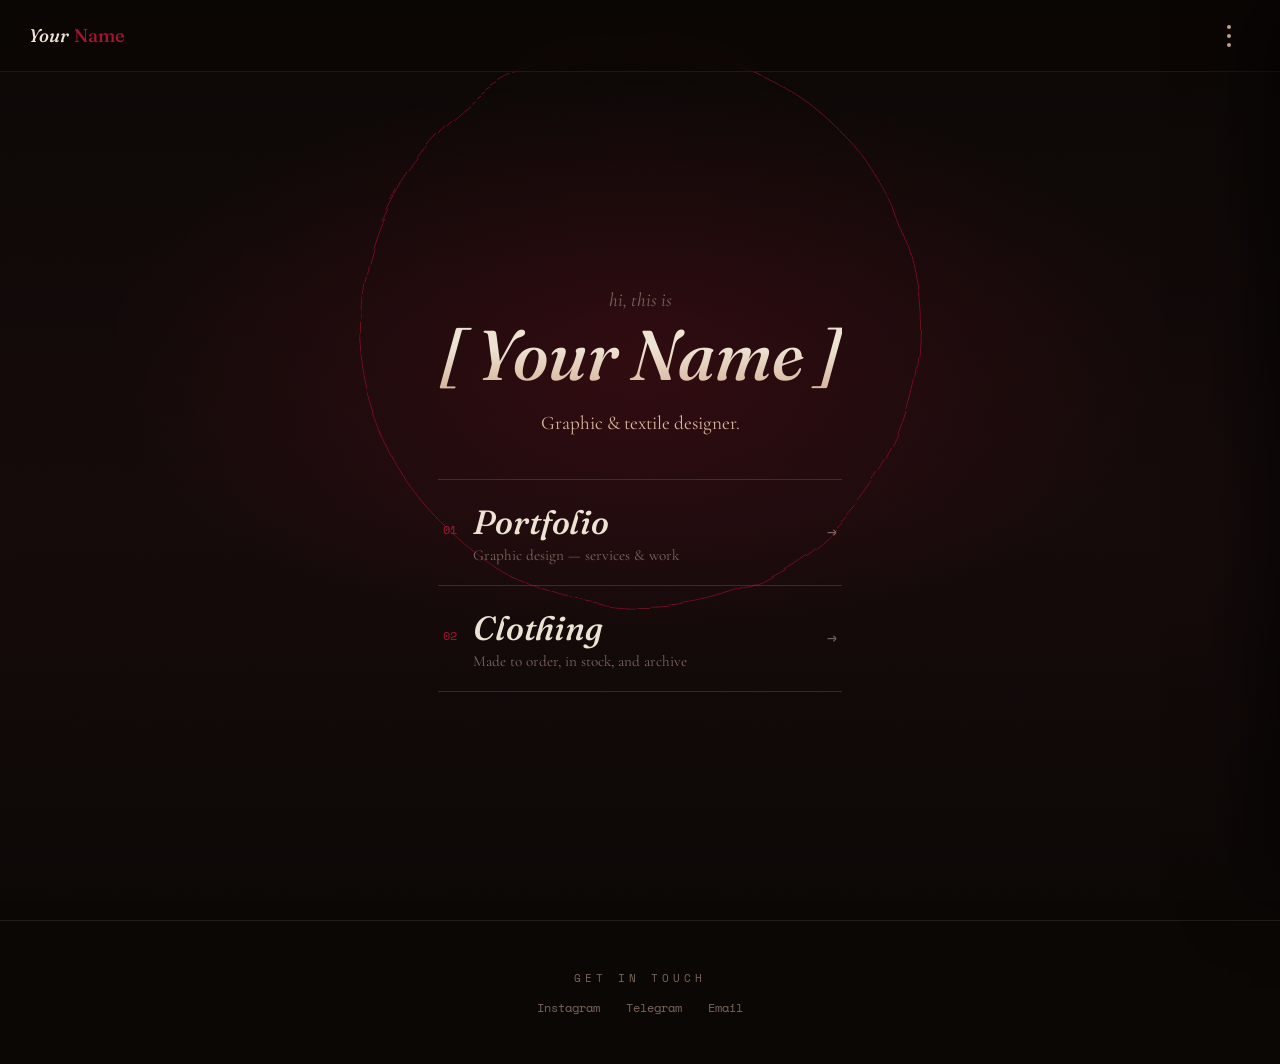
==== index.html @ 959e3e06 "Rename index-4.html to index.html" ====
<!DOCTYPE html>
<html lang="en">
<head>
<meta charset="UTF-8">
<meta name="viewport" content="width=device-width, initial-scale=1.0">
<title>[Your Name] — Graphic &amp; Textile Designer</title>
<link rel="preconnect" href="https://fonts.googleapis.com">
<link href="https://fonts.googleapis.com/css2?family=Fraunces:ital,opsz,wght@0,9..144,300;0,9..144,500;0,9..144,600;1,9..144,400;1,9..144,500&family=Cormorant+Garamond:ital,wght@0,400;0,500;1,400&family=Space+Mono:wght@400;700&display=swap" rel="stylesheet">
<link rel="stylesheet" href="style.css">
</head>
<body>

<svg class="grain" width="100%" height="100%">
  <filter id="noiseFilter">
    <feTurbulence type="fractalNoise" baseFrequency="0.9" numOctaves="2" stitchTiles="stitch"/>
    <feColorMatrix type="saturate" values="0"/>
  </filter>
  <rect width="100%" height="100%" filter="url(#noiseFilter)"/>
</svg>

<svg width="0" height="0">
  <filter id="organicBlur">
    <feTurbulence type="fractalNoise" baseFrequency="0.012" numOctaves="2" result="turb"/>
    <feDisplacementMap in="SourceGraphic" in2="turb" scale="18"/>
  </filter>
</svg>

<header class="site-header">
  <a href="index.html" class="logo">Your <span>Name</span></a>
  <button class="menu-trigger" id="menuTrigger" aria-label="Open menu" aria-expanded="false" aria-controls="drawer">
    <span class="dot"></span><span class="dot"></span><span class="dot"></span>
  </button>
</header>

<div class="drawer-overlay" id="drawerOverlay"></div>
<nav class="drawer" id="drawer" aria-hidden="true">
  <div class="drawer-top">
    <p class="eyebrow">menu</p>
    <button class="drawer-close" id="drawerClose">close ×</button>
  </div>

  <ul class="drawer-nav">
    <li><a class="drawer-link current" href="index.html"><span class="n">01</span>Home</a></li>
    <li><a class="drawer-link" href="about.html"><span class="n">02</span>About</a></li>
    <li><a class="drawer-link" href="portfolio.html"><span class="n">03</span>Portfolio</a></li>
    <li>
      <a class="drawer-link" href="clothing.html"><span class="n">04</span>Clothing</a>
      <ul class="drawer-sub">
        <li><a class="" href="clothing-active.html">— Active</a></li>
        <li><a class="" href="clothing-inactive.html">— Inactive</a></li>
      </ul>
    </li>
  </ul>

  <div class="drawer-foot">
    <p class="eyebrow">get in touch</p>
    <div class="links">
      <a href="#">Instagram</a>
      <a href="#">Telegram</a>
      <a href="mailto:hello@example.com">Email</a>
    </div>
  </div>
</nav>

<section class="hero" id="home">
  <div class="pulse-field">
    <div class="ring"></div>
    <div class="ring r2"></div>
    <div class="ring r3"></div>
  </div>

  <div class="hero-inner">
    <p class="greeting">hi, this is</p>
    <h1>[ Your&nbsp;Name ]</h1>
    <p class="role">Graphic &amp; textile designer.</p>

    <div class="entry-links">
      <a class="entry-link" href="portfolio.html">
        <span class="label">
          <span class="n">01</span>
          <span>
            <h2>Portfolio</h2>
            <span class="desc">Graphic design — services &amp; work</span>
          </span>
        </span>
        <span class="arrow">&rarr;</span>
      </a>
      <a class="entry-link" href="clothing.html">
        <span class="label">
          <span class="n">02</span>
          <span>
            <h2>Clothing</h2>
            <span class="desc">Made to order, in stock, and archive</span>
          </span>
        </span>
        <span class="arrow">&rarr;</span>
      </a>
    </div>
  </div>
</section>

<footer>
  <p class="eyebrow">get in touch</p>
  <div class="links">
    <a href="#">Instagram</a>
    <a href="#">Telegram</a>
    <a href="mailto:hello@example.com">Email</a>
  </div>
</footer>

<script src="script.js"></script>
</body>
</html>
---- style.css ----
:root{
  --void:      #0b0705;
  --plum:      #22101a;
  --blood:     #a81330;
  --blood-dim: #5c0f1f;
  --flesh:     #d8b49a;
  --bone:      #ede3d3;
  --sinew:     #7a655c;
  --header-h:  72px;
}

*{margin:0;padding:0;box-sizing:border-box;}
html{scroll-behavior:smooth;}

body{
  background:var(--void);
  color:var(--bone);
  font-family:'Cormorant Garamond', serif;
  overflow-x:hidden;
}
body.drawer-open{ overflow:hidden; }

::selection{background:var(--blood); color:var(--bone);}
a{color:inherit; text-decoration:none;}

.eyebrow{
  font-family:'Space Mono', monospace;
  letter-spacing:0.35em;
  text-transform:uppercase;
  font-size:0.7rem;
  color:var(--sinew);
}

.grain{
  position:fixed; inset:0; z-index:40;
  pointer-events:none;
  opacity:0.06;
  mix-blend-mode:overlay;
}

/* ================= HEADER ================= */
header.site-header{
  position:fixed; top:0; left:0; right:0;
  height:var(--header-h);
  z-index:60;
  display:flex; align-items:center; justify-content:space-between;
  padding:0 1.8rem;
  background:rgba(11,7,5,0.55);
  backdrop-filter:blur(10px);
  -webkit-backdrop-filter:blur(10px);
  border-bottom:1px solid rgba(216,180,154,0.10);
}

.logo{
  font-family:'Fraunces', serif;
  font-style:italic;
  font-weight:500;
  font-size:1.15rem;
  color:var(--bone);
  letter-spacing:0.01em;
}
.logo span{ color:var(--blood); font-style:normal; }

.menu-trigger{
  display:flex; flex-direction:column; align-items:center;
  gap:5px;
  width:44px; height:44px;
  justify-content:center;
  background:none; border:none; cursor:pointer;
}
.menu-trigger .dot{
  width:4px; height:4px; border-radius:50%;
  background:var(--flesh);
  transition:background .3s ease, transform .3s ease;
}
.menu-trigger:hover .dot{ background:var(--blood); }
.menu-trigger:hover .dot:nth-child(1){ transform:translateX(-2px); }
.menu-trigger:hover .dot:nth-child(3){ transform:translateX(2px); }
.menu-trigger[aria-expanded="true"] .dot{ background:var(--blood); }

/* ================= DRAWER ================= */
.drawer-overlay{
  position:fixed; inset:0; z-index:70;
  background:rgba(7,4,3,0.55);
  backdrop-filter:blur(3px);
  opacity:0; pointer-events:none;
  transition:opacity .4s ease;
}
.drawer-overlay.open{ opacity:1; pointer-events:auto; }

.drawer{
  position:fixed; top:0; right:0; bottom:0; z-index:80;
  width:min(380px, 88vw);
  background:linear-gradient(160deg, #130908 0%, var(--plum) 120%);
  border-left:1px solid rgba(168,19,48,0.35);
  box-shadow:-30px 0 60px rgba(0,0,0,0.5);
  transform:translateX(100%);
  transition:transform .5s cubic-bezier(.65,0,.2,1);
  display:flex; flex-direction:column;
  padding:2.2rem 2rem;
}
.drawer.open{ transform:translateX(0); }

.drawer-top{
  display:flex; justify-content:space-between; align-items:center;
  margin-bottom:2.6rem;
}
.drawer-close{
  background:none; border:none; cursor:pointer;
  font-family:'Space Mono', monospace;
  color:var(--sinew);
  font-size:0.85rem;
  letter-spacing:0.1em;
  display:flex; align-items:center; gap:0.5rem;
  transition:color .3s ease;
}
.drawer-close:hover{ color:var(--blood); }

.drawer-nav{
  display:flex; flex-direction:column;
  list-style:none;
}
.drawer-nav > li{
  border-top:1px solid rgba(216,180,154,0.10);
}
.drawer-nav > li:last-child{ border-bottom:1px solid rgba(216,180,154,0.10); }

.drawer-link{
  display:flex; align-items:baseline; gap:0.9rem;
  padding:1.05rem 0.1rem;
  font-family:'Fraunces', serif;
  font-style:italic;
  font-weight:500;
  font-size:1.5rem;
  color:var(--bone);
  transition:color .3s ease, padding-left .3s ease;
}
.drawer-link .n{
  font-family:'Space Mono', monospace;
  font-style:normal;
  font-size:0.72rem;
  color:var(--blood);
}
.drawer-link:hover{ color:var(--flesh); padding-left:0.4rem; }
.drawer-link.current{ color:var(--blood); }

.drawer-sub{
  list-style:none;
  padding:0 0 1.1rem 2.1rem;
  display:flex; flex-direction:column; gap:0.5rem;
}
.drawer-sub a{
  font-family:'Space Mono', monospace;
  font-size:0.76rem;
  letter-spacing:0.08em;
  text-transform:uppercase;
  color:var(--sinew);
  transition:color .3s ease;
}
.drawer-sub a:hover{ color:var(--blood); }
.drawer-sub a.current{ color:var(--blood); }

.drawer-foot{
  margin-top:auto;
  padding-top:1.6rem;
  border-top:1px solid rgba(216,180,154,0.10);
}
.drawer-foot .eyebrow{ margin-bottom:0.6rem; }
.drawer-foot .links{
  display:flex; gap:1.2rem;
  font-family:'Space Mono', monospace;
  font-size:0.75rem;
  color:var(--sinew);
}
.drawer-foot .links a:hover{ color:var(--blood); }

/* ================= HERO / HOME ================= */
.hero{
  position:relative;
  min-height:100vh;
  display:flex;
  flex-direction:column;
  align-items:center;
  justify-content:center;
  text-align:center;
  padding:calc(var(--header-h) + 2rem) 2rem 4rem;
  background:
    radial-gradient(ellipse 60% 45% at 50% 38%, rgba(168,19,48,0.20), transparent 70%),
    linear-gradient(180deg, var(--void) 0%, #150a0a 55%, var(--void) 100%);
}

.pulse-field{
  position:absolute;
  top:34%; left:50%;
  width:min(60vw, 560px);
  height:min(60vw, 560px);
  transform:translate(-50%,-50%);
  pointer-events:none;
  filter:url(#organicBlur);
}
.pulse-field .ring{
  position:absolute; inset:0;
  border-radius:50%;
  border:1px solid rgba(168,19,48,0.35);
  animation:heartbeat 1.15s infinite;
}
.pulse-field .ring.r2{ animation-delay:.08s; opacity:.6; }
.pulse-field .ring.r3{ animation-delay:.16s; opacity:.35; }

@keyframes heartbeat{
  0%   { transform:scale(0.92); opacity:0.15; }
  12%  { transform:scale(1.03); opacity:0.55; }
  22%  { transform:scale(0.97); opacity:0.25; }
  34%  { transform:scale(1.07); opacity:0.6; }
  50%  { transform:scale(0.94); opacity:0.15; }
  100% { transform:scale(0.94); opacity:0.15; }
}

.hero-inner{ position:relative; z-index:2; max-width:640px; }

.hero .greeting{
  font-style:italic;
  color:var(--sinew);
  font-size:clamp(1rem, 2vw, 1.2rem);
  margin-bottom:0.5rem;
}

.hero h1{
  font-family:'Fraunces', serif;
  font-weight:500;
  font-style:italic;
  font-size:clamp(2.2rem, 6.5vw, 4.4rem);
  line-height:0.98;
  background:linear-gradient(180deg, var(--bone) 40%, var(--flesh) 100%);
  -webkit-background-clip:text; background-clip:text; color:transparent;
  margin-bottom:1.2rem;
}

.hero .role{
  font-size:clamp(1rem, 2vw, 1.2rem);
  color:var(--flesh);
  line-height:1.5;
  margin-bottom:2.6rem;
}

.entry-links{
  display:flex; flex-direction:column;
  border-top:1px solid rgba(216,180,154,0.18);
}
.entry-link{
  display:flex; align-items:center; justify-content:space-between;
  gap:1rem;
  padding:1.3rem 0.3rem;
  border-bottom:1px solid rgba(216,180,154,0.18);
  text-align:left;
  transition:padding-left .35s ease;
}
.entry-link:hover{ padding-left:0.6rem; }
.entry-link:hover{ animation:link-pulse 1.15s infinite; }
@keyframes link-pulse{
  0%   { box-shadow: inset 0 -1px 0 rgba(168,19,48,0.3); }
  18%  { box-shadow: inset 0 -1px 0 rgba(168,19,48,0.9); }
  34%  { box-shadow: inset 0 -1px 0 rgba(168,19,48,0.45); }
  100% { box-shadow: inset 0 -1px 0 rgba(168,19,48,0.3); }
}

.entry-link .label{
  display:flex; align-items:baseline; gap:1rem;
}
.entry-link .n{
  font-family:'Space Mono', monospace;
  font-size:0.72rem;
  color:var(--blood);
}
.entry-link h2{
  font-family:'Fraunces', serif;
  font-style:italic;
  font-weight:500;
  font-size:clamp(1.5rem, 3.4vw, 2.1rem);
}
.entry-link .desc{ display:none; }
.entry-link .arrow{
  font-family:'Space Mono', monospace;
  color:var(--sinew);
  transition:transform .3s ease, color .3s ease;
}
.entry-link:hover .arrow{ transform:translateX(6px); color:var(--blood); }

@media (min-width:600px){
  .entry-link .desc{
    display:block;
    font-family:'Cormorant Garamond', serif;
    font-size:0.95rem;
    color:var(--sinew);
    margin-top:0.2rem;
  }
}

/* ================= ABOUT ================= */
.about-section{
  position:relative;
  min-height:100vh;
  padding:calc(var(--header-h) + 4rem) 2rem 5rem;
  display:flex; flex-direction:column;
  justify-content:center;
  max-width:760px;
  margin:0 auto;
}
.about-section .eyebrow{ margin-bottom:2rem; }
.about-body{ display:flex; flex-direction:column; gap:1.8rem; }
.about-line{
  font-family:'Fraunces', serif;
  font-weight:400;
  font-style:italic;
  font-size:clamp(1.3rem, 3vw, 1.9rem);
  line-height:1.5;
  color:var(--bone);
}
.about-line:first-child::first-letter{
  font-size:2.6em;
  color:var(--blood);
  font-weight:500;
  line-height:0.7;
  padding-right:0.08em;
  float:left;
}
.about-whisper{
  font-family:'Space Mono', monospace;
  font-style:normal;
  font-size:0.85rem;
  letter-spacing:0.04em;
  color:var(--sinew);
  margin-top:0.6rem;
}

/* ================= GENERIC SECTION STUBS ================= */
.stub-section{
  position:relative;
  min-height:100vh;
  padding:calc(var(--header-h) + 3rem) 2rem 4rem;
  display:flex; flex-direction:column;
  justify-content:center;
  max-width:900px;
  margin:0 auto;
}
.stub-section .eyebrow{ margin-bottom:1rem; }
.stub-section h1{
  font-family:'Fraunces', serif;
  font-weight:500;
  font-style:italic;
  font-size:clamp(2rem, 5vw, 3.2rem);
  margin-bottom:1.2rem;
}
.stub-section p{
  color:var(--sinew);
  max-width:32em;
  font-size:1.05rem;
  line-height:1.6;
}
.stub-section .tag{
  display:inline-block;
  margin-top:1.6rem;
  font-family:'Space Mono', monospace;
  font-size:0.7rem;
  letter-spacing:0.12em;
  text-transform:uppercase;
  color:var(--blood);
  border:1px solid rgba(168,19,48,0.4);
  padding:0.4rem 0.8rem;
  width:fit-content;
}

.subtab-row{ display:flex; gap:1rem; margin-top:2rem; }
.subtab-row a{
  font-family:'Space Mono', monospace;
  font-size:0.75rem; letter-spacing:0.1em; text-transform:uppercase;
  padding:0.6rem 1.1rem;
  border:1px solid rgba(216,180,154,0.25);
  color:var(--flesh);
  transition:all .3s ease;
}
.subtab-row a:hover{ border-color:var(--blood); background:rgba(168,19,48,0.12); color:var(--bone); }

/* ---------- FOOTER ---------- */
footer{
  padding:3rem;
  text-align:center;
  border-top:1px solid rgba(216,180,154,0.12);
}
footer .eyebrow{ margin-bottom:0.8rem; }
footer .links{
  display:flex; gap:1.6rem; justify-content:center;
  font-family:'Space Mono', monospace;
  font-size:0.75rem;
  color:var(--sinew);
}
footer .links a:hover{ color:var(--blood); }

@media (prefers-reduced-motion: reduce){
  *{ animation:none !important; transition:none !important; }
}
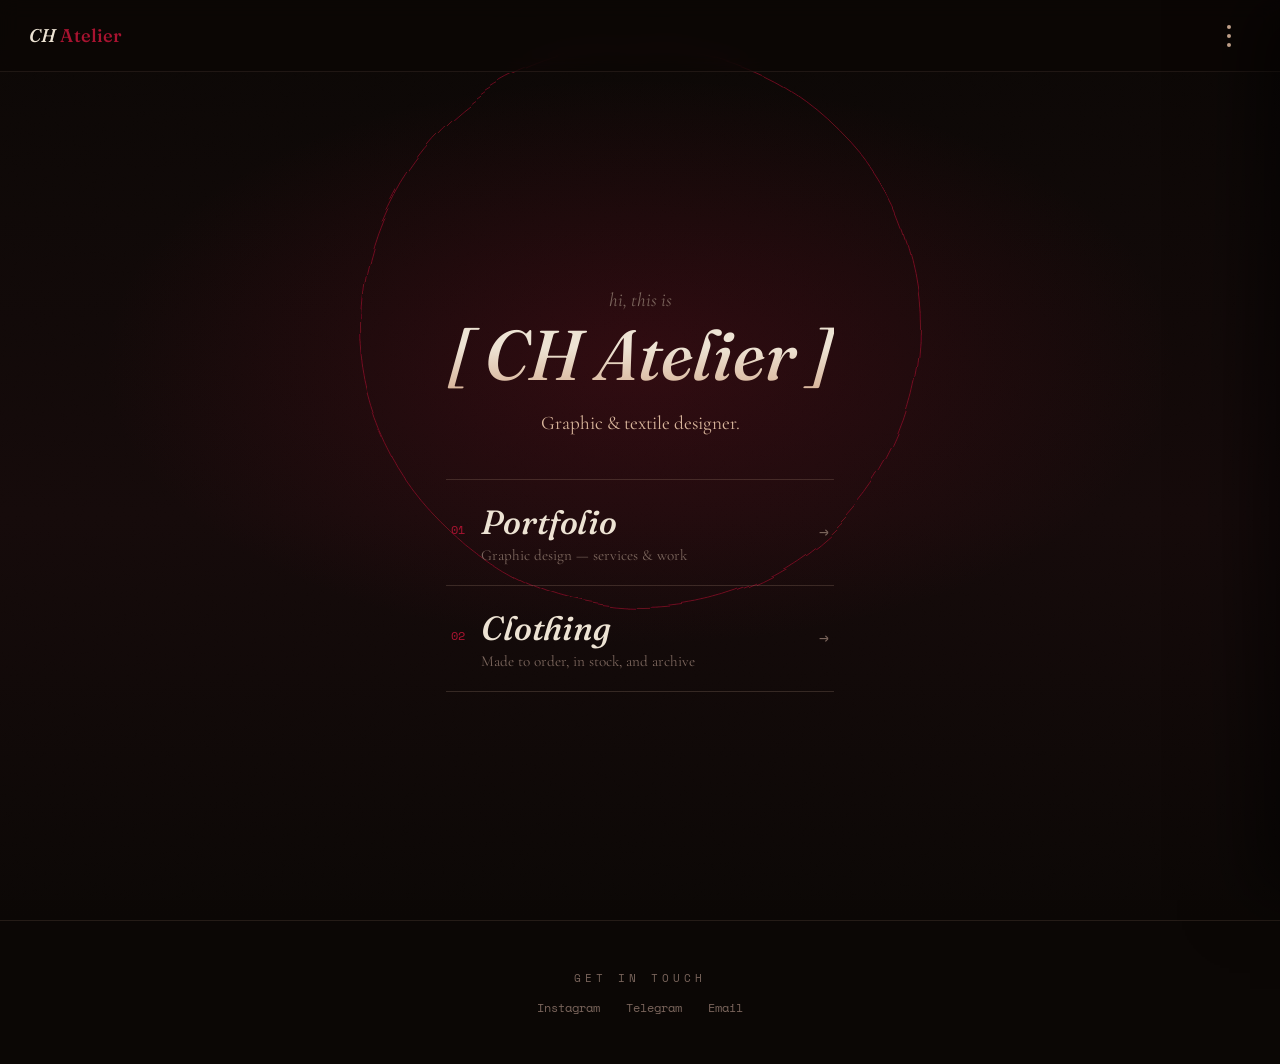
==== commit a3fca931: "Set brand name to CH Atelier" ====
--- a/index.html
+++ b/index.html
@@ -3,7 +3,7 @@
 <head>
 <meta charset="UTF-8">
 <meta name="viewport" content="width=device-width, initial-scale=1.0">
-<title>[Your Name] — Graphic &amp; Textile Designer</title>
+<title>[CH Atelier] — Graphic &amp; Textile Designer</title>
 <link rel="preconnect" href="https://fonts.googleapis.com">
 <link href="https://fonts.googleapis.com/css2?family=Fraunces:ital,opsz,wght@0,9..144,300;0,9..144,500;0,9..144,600;1,9..144,400;1,9..144,500&family=Cormorant+Garamond:ital,wght@0,400;0,500;1,400&family=Space+Mono:wght@400;700&display=swap" rel="stylesheet">
 <link rel="stylesheet" href="style.css">
@@ -26,7 +26,7 @@
 </svg>
 
 <header class="site-header">
-  <a href="index.html" class="logo">Your <span>Name</span></a>
+  <a href="index.html" class="logo">CH <span>Atelier</span></a>
   <button class="menu-trigger" id="menuTrigger" aria-label="Open menu" aria-expanded="false" aria-controls="drawer">
     <span class="dot"></span><span class="dot"></span><span class="dot"></span>
   </button>
@@ -71,7 +71,7 @@
 
   <div class="hero-inner">
     <p class="greeting">hi, this is</p>
-    <h1>[ Your&nbsp;Name ]</h1>
+    <h1>[ CH&nbsp;Atelier ]</h1>
     <p class="role">Graphic &amp; textile designer.</p>
 
     <div class="entry-links">
--- a/style.css
+++ b/style.css
@@ -399,3 +399,36 @@
 @media (prefers-reduced-motion: reduce){
   *{ animation:none !important; transition:none !important; }
 }
+/* Кнопка "Назад" */
+.back-button {
+  position: fixed;
+  top: 72px;
+  left: 16px;
+  z-index: 900;
+  display: inline-flex;
+  align-items: center;
+  gap: 6px;
+  padding: 8px 14px;
+  border-radius: 999px;
+  border: 1px solid var(--blood);
+  background: rgba(11, 7, 5, 0.7);
+  backdrop-filter: blur(6px);
+  color: var(--bone);
+  font-family: 'Space Mono', monospace;
+  font-size: 0.8rem;
+  text-decoration: none;
+  cursor: pointer;
+  transition: all 0.2s ease;
+}
+
+.back-button:hover {
+  border-color: var(--blood);
+  box-shadow: 0 0 12px var(--blood-dim);
+  color: var(--flesh);
+}
+
+@media (prefers-reduced-motion: reduce) {
+  .back-button {
+    transition: none;
+  }
+}
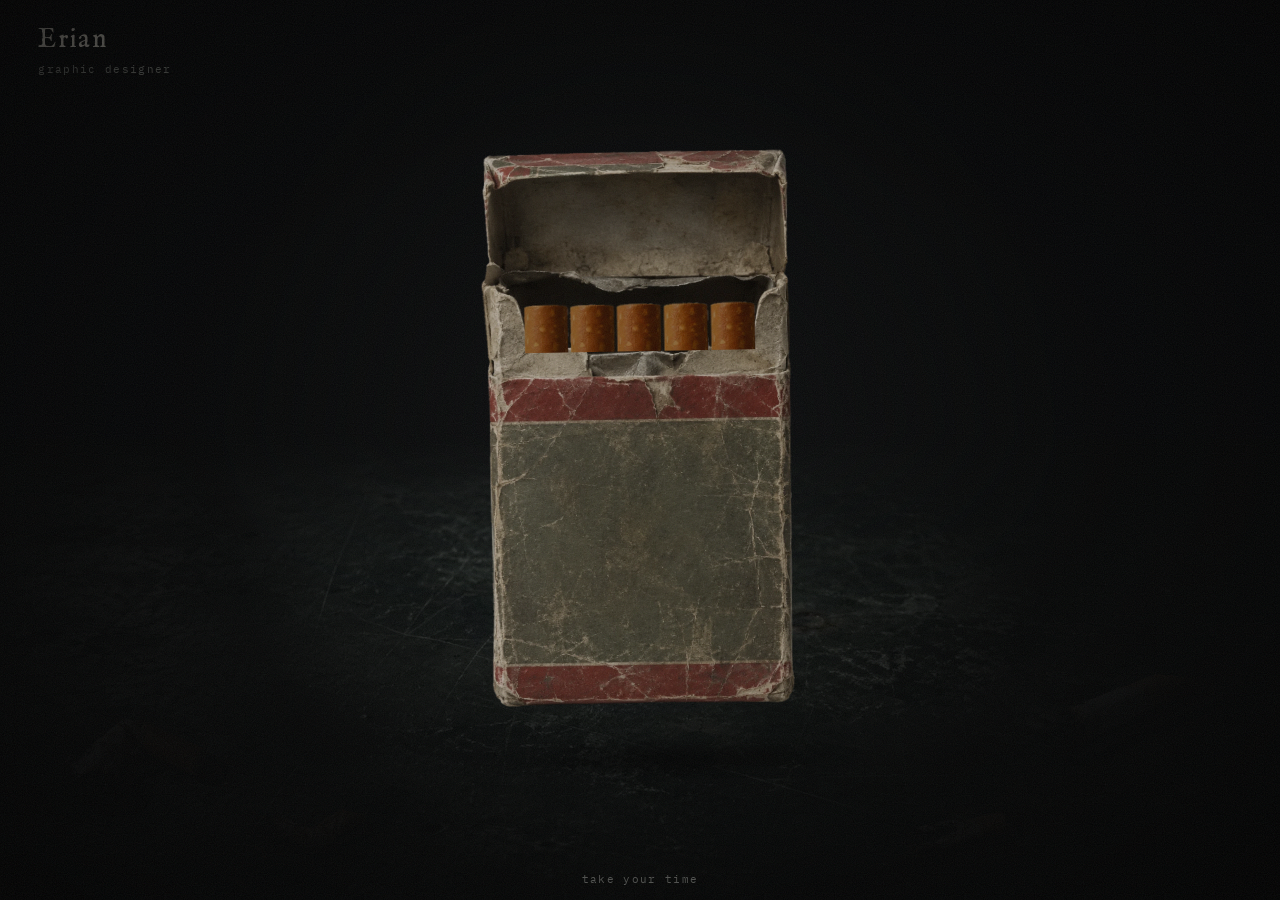
==== commit f335a33c: "Add files via upload" ====
--- a/index.html
+++ b/index.html
@@ -1,113 +1,99 @@
 <!DOCTYPE html>
 <html lang="en">
 <head>
-<meta charset="UTF-8">
-<meta name="viewport" content="width=device-width, initial-scale=1.0">
-<title>[CH Atelier] — Graphic &amp; Textile Designer</title>
-<link rel="preconnect" href="https://fonts.googleapis.com">
-<link href="https://fonts.googleapis.com/css2?family=Fraunces:ital,opsz,wght@0,9..144,300;0,9..144,500;0,9..144,600;1,9..144,400;1,9..144,500&family=Cormorant+Garamond:ital,wght@0,400;0,500;1,400&family=Space+Mono:wght@400;700&display=swap" rel="stylesheet">
-<link rel="stylesheet" href="style.css">
+<meta charset="utf-8">
+<meta name="viewport" content="width=device-width, initial-scale=1, viewport-fit=cover">
+<title>Erian — graphic designer</title>
+<meta name="description" content="Portfolio of a graphic designer.">
+<style>
+@font-face{font-family:"Plex";src:url(fonts/ibm-plex-mono-latin-400-normal.woff2) format("woff2");font-display:swap}
+@font-face{font-family:"Fell";src:url(fonts/im-fell-english-latin-400-normal.woff2) format("woff2");font-display:swap}
+:root{--bg:#0E0F10;--ash:#CFCBC0;--smoke:#7C7E7A;--ember:#E2561C;
+ --pw:min(86vw,49vh);--ease:cubic-bezier(.22,.7,.2,1)}
+*{box-sizing:border-box;margin:0}
+html,body{height:100%;background:var(--bg);color:var(--ash);overflow:hidden;font-family:Plex,"Courier New",monospace}
+.scene{position:fixed;inset:0;overflow:hidden}
+.table{position:absolute;left:0;right:0;bottom:0;height:52%;background:url(assets/table.jpg) center/cover;
+  -webkit-mask-image:linear-gradient(transparent,#000 35%);mask-image:linear-gradient(transparent,#000 35%);opacity:.85}
+.butt{position:absolute;width:clamp(80px,13vw,190px);filter:brightness(.8)}
+.spot{position:absolute;inset:0;pointer-events:none;
+  background:radial-gradient(ellipse calc(var(--pw)*.95) calc(var(--pw)*1.05) at 50% 50%,rgba(5,6,6,0) 0%,rgba(5,6,6,.6) 55%,rgba(5,6,6,.94) 100%)}
+.stage{position:absolute;left:50%;top:48%;width:var(--pw);aspect-ratio:2/3;transform:translate(-50%,-50%) rotate(-1deg)}
+.stage::before{content:"";position:absolute;left:6%;right:-4%;bottom:-2.5%;height:6%;
+  background:radial-gradient(ellipse,rgba(0,0,0,.9),transparent 70%);filter:blur(6px)}
+.pack{position:absolute;inset:0;width:100%;height:100%;filter:brightness(.8) contrast(1.05) saturate(.85)}
+.cigs{position:absolute;inset:0;clip-path:inset(0 0 62.2% 0)}
+.cig{position:absolute;top:30.6%;width:10.2%;
+  transition:transform 1s var(--ease),filter 1s var(--ease);filter:brightness(.55) contrast(1.05)}
+.cig img{display:block;width:100%;height:auto}
+.cig.on{transform:translateY(-24%);filter:brightness(.98) drop-shadow(0 0 14px rgba(226,86,28,.22))}
+.hits{position:absolute;inset:0}
+.hit{position:absolute;top:14%;height:46%;display:block;outline:none;cursor:pointer}
+.hit:focus-visible{outline:1px dashed var(--ember);outline-offset:3px}
+.label{position:absolute;left:0;right:0;top:calc(100% + 28px);text-align:center;height:1.4em;
+  font:400 clamp(15px,2.2vh,20px)/1.4 Fell,Georgia,serif;letter-spacing:.18em;color:var(--ember);
+  text-shadow:0 0 14px rgba(226,86,28,.5);opacity:0;transition:opacity .6s var(--ease)}
+.label.show{opacity:1}
+.title{position:fixed;left:clamp(16px,3vw,40px);top:clamp(14px,3vh,34px);z-index:6;font:400 clamp(20px,3vh,28px)/1 Fell,Georgia,serif;letter-spacing:.06em;color:var(--ash);opacity:.8}
+.title small{display:block;margin-top:8px;font:400 11px/1.3 Plex,monospace;letter-spacing:.12em;color:var(--smoke)}
+.hint{position:fixed;left:0;right:0;bottom:calc(14px + env(safe-area-inset-bottom));text-align:center;z-index:6;font-size:11px;letter-spacing:.12em;color:var(--smoke)}
+.vignette{position:fixed;inset:0;pointer-events:none;z-index:8;background:radial-gradient(ellipse at 50% 48%,transparent 40%,rgba(0,0,0,.8) 100%);animation:fl 9s infinite}
+.grain{position:fixed;inset:-50%;pointer-events:none;z-index:9;opacity:.08;
+  background-image:url("data:image/svg+xml;utf8,<svg xmlns='http://www.w3.org/2000/svg' width='200' height='200'><filter id='n'><feTurbulence type='fractalNoise' baseFrequency='.9' numOctaves='2'/></filter><rect width='200' height='200' filter='url(%23n)'/></svg>");
+  animation:gr 1s steps(4) infinite}
+@keyframes gr{25%{transform:translate(-3%,2%)}50%{transform:translate(2%,-3%)}75%{transform:translate(-2%,-1%)}}
+@keyframes fl{0%,93%,100%{opacity:1}95%{opacity:.8}97%{opacity:.95}}
+@media (prefers-reduced-motion:reduce){.grain,.vignette{animation:none}.cig,.label{transition-duration:.01s}}
+</style>
 </head>
 <body>
-
-<svg class="grain" width="100%" height="100%">
-  <filter id="noiseFilter">
-    <feTurbulence type="fractalNoise" baseFrequency="0.9" numOctaves="2" stitchTiles="stitch"/>
-    <feColorMatrix type="saturate" values="0"/>
-  </filter>
-  <rect width="100%" height="100%" filter="url(#noiseFilter)"/>
-</svg>
-
-<svg width="0" height="0">
-  <filter id="organicBlur">
-    <feTurbulence type="fractalNoise" baseFrequency="0.012" numOctaves="2" result="turb"/>
-    <feDisplacementMap in="SourceGraphic" in2="turb" scale="18"/>
-  </filter>
-</svg>
-
-<header class="site-header">
-  <a href="index.html" class="logo">CH <span>Atelier</span></a>
-  <button class="menu-trigger" id="menuTrigger" aria-label="Open menu" aria-expanded="false" aria-controls="drawer">
-    <span class="dot"></span><span class="dot"></span><span class="dot"></span>
-  </button>
-</header>
-
-<div class="drawer-overlay" id="drawerOverlay"></div>
-<nav class="drawer" id="drawer" aria-hidden="true">
-  <div class="drawer-top">
-    <p class="eyebrow">menu</p>
-    <button class="drawer-close" id="drawerClose">close ×</button>
-  </div>
-
-  <ul class="drawer-nav">
-    <li><a class="drawer-link current" href="index.html"><span class="n">01</span>Home</a></li>
-    <li><a class="drawer-link" href="about.html"><span class="n">02</span>About</a></li>
-    <li><a class="drawer-link" href="portfolio.html"><span class="n">03</span>Portfolio</a></li>
-    <li>
-      <a class="drawer-link" href="clothing.html"><span class="n">04</span>Clothing</a>
-      <ul class="drawer-sub">
-        <li><a class="" href="clothing-active.html">— Active</a></li>
-        <li><a class="" href="clothing-inactive.html">— Inactive</a></li>
-      </ul>
-    </li>
-  </ul>
-
-  <div class="drawer-foot">
-    <p class="eyebrow">get in touch</p>
-    <div class="links">
-      <a href="#">Instagram</a>
-      <a href="#">Telegram</a>
-      <a href="mailto:hello@example.com">Email</a>
-    </div>
-  </div>
-</nav>
-
-<section class="hero" id="home">
-  <div class="pulse-field">
-    <div class="ring"></div>
-    <div class="ring r2"></div>
-    <div class="ring r3"></div>
-  </div>
-
-  <div class="hero-inner">
-    <p class="greeting">hi, this is</p>
-    <h1>[ CH&nbsp;Atelier ]</h1>
-    <p class="role">Graphic &amp; textile designer.</p>
-
-    <div class="entry-links">
-      <a class="entry-link" href="portfolio.html">
-        <span class="label">
-          <span class="n">01</span>
-          <span>
-            <h2>Portfolio</h2>
-            <span class="desc">Graphic design — services &amp; work</span>
-          </span>
-        </span>
-        <span class="arrow">&rarr;</span>
-      </a>
-      <a class="entry-link" href="clothing.html">
-        <span class="label">
-          <span class="n">02</span>
-          <span>
-            <h2>Clothing</h2>
-            <span class="desc">Made to order, in stock, and archive</span>
-          </span>
-        </span>
-        <span class="arrow">&rarr;</span>
-      </a>
-    </div>
-  </div>
-</section>
-
-<footer>
-  <p class="eyebrow">get in touch</p>
-  <div class="links">
-    <a href="#">Instagram</a>
-    <a href="#">Telegram</a>
-    <a href="mailto:hello@example.com">Email</a>
-  </div>
-</footer>
-
-<script src="script.js"></script>
+<div class="scene">
+  <div class="table"></div>
+  <img class="butt" src="assets/butt-1.webp" alt="" style="left:5%;bottom:9%;transform:rotate(-8deg)">
+  <img class="butt" src="assets/butt-4.webp" alt="" style="right:4%;bottom:14%;transform:rotate(6deg);width:clamp(90px,15vw,220px)">
+  <img class="butt" src="assets/butt-3.webp" alt="" style="left:19%;bottom:3%;transform:rotate(12deg);width:clamp(70px,10vw,150px)">
+  <img class="butt" src="assets/butt-2.webp" alt="" style="right:20%;bottom:4%;transform:rotate(-5deg);width:clamp(70px,10vw,150px)">
+  <div class="spot"></div>
+  <main class="stage" id="stage">
+    <img class="pack" src="assets/pack.webp" alt="An opened, worn cigarette pack">
+    <div class="cigs" id="cigs"></div>
+    <div class="hits" id="hits"></div>
+    <div class="label" id="label" aria-hidden="true"></div>
+  </main>
+</div>
+<div class="title">Erian<small>graphic designer</small></div>
+<div class="hint" id="hint"></div>
+<div class="vignette"></div><div class="grain"></div>
+<script>
+// Edit here: one entry per cigarette. Pages in /works come in the next step.
+const PROGRAMS=[
+ {label:"Photoshop",  img:"assets/cig-ps.webp", href:"works/photoshop.html"},
+ {label:"Illustrator",img:"assets/cig-ai.webp", href:"works/illustrator.html"},
+ {label:"InDesign",   img:"assets/cig-id.webp", href:"works/indesign.html"},
+ {label:"Figma",      img:"assets/cig-fg.webp", href:"works/figma.html"},
+ {label:"Fusion",     img:"assets/cig-fu.webp", href:"works/fusion.html"}
+];
+const X0=245/1024*100, PITCH=109/1024*100;
+const cigs=document.getElementById("cigs"),hits=document.getElementById("hits"),label=document.getElementById("label");
+const touch=matchMedia("(hover: none)").matches;
+document.getElementById("hint").textContent=touch?"tap a cigarette to pull it out · tap again to light up":"take your time";
+const items=[];let active=-1,timer,lastType="mouse";
+PROGRAMS.forEach((p,i)=>{
+  const left=(X0+i*PITCH).toFixed(2)+"%";
+  const c=document.createElement("div");c.className="cig";c.style.left=left;
+  c.innerHTML=`<img src="${p.img}" alt="" draggable="false">`;cigs.appendChild(c);
+  const a=document.createElement("a");a.className="hit";a.href=p.href;a.style.left=left;a.style.width=PITCH+"%";
+  a.setAttribute("aria-label",p.label);hits.appendChild(a);items.push(c);
+  a.addEventListener("pointerdown",e=>lastType=e.pointerType);
+  a.addEventListener("pointerenter",e=>{if(e.pointerType==="mouse"){clearTimeout(timer);timer=setTimeout(()=>show(i),90)}});
+  a.addEventListener("pointerleave",e=>{if(e.pointerType==="mouse"){clearTimeout(timer);hide(i)}});
+  a.addEventListener("focus",()=>show(i));a.addEventListener("blur",()=>hide(i));
+  a.addEventListener("click",e=>{if(lastType==="touch"&&active!==i){e.preventDefault();show(i)}});
+});
+function show(i){if(active>-1&&active!==i)items[active].classList.remove("on");
+  active=i;items[i].classList.add("on");label.textContent=PROGRAMS[i].label;label.classList.add("show")}
+function hide(i){items[i].classList.remove("on");if(active===i){active=-1;label.classList.remove("show")}}
+document.addEventListener("pointerdown",e=>{if(e.pointerType==="touch"&&!e.target.closest(".hit")&&active>-1)hide(active)});
+</script>
 </body>
 </html>
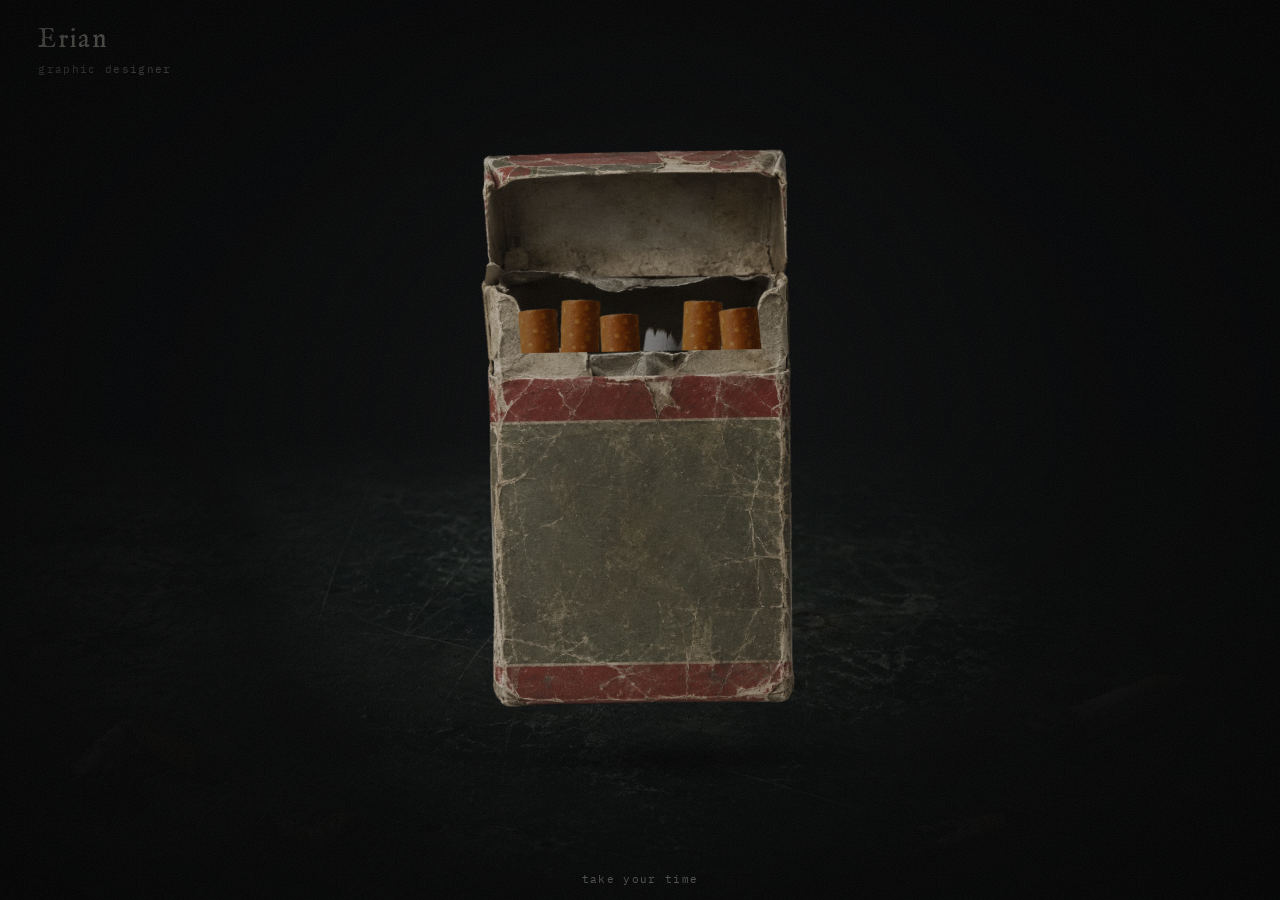
==== commit e572b8ff: "Add files via upload" ====
--- a/index.html
+++ b/index.html
@@ -23,10 +23,11 @@
   background:radial-gradient(ellipse,rgba(0,0,0,.9),transparent 70%);filter:blur(6px)}
 .pack{position:absolute;inset:0;width:100%;height:100%;filter:brightness(.8) contrast(1.05) saturate(.85)}
 .cigs{position:absolute;inset:0;clip-path:inset(0 0 62.2% 0)}
-.cig{position:absolute;top:30.6%;width:10.2%;
-  transition:transform 1s var(--ease),filter 1s var(--ease);filter:brightness(.55) contrast(1.05)}
+.cig{position:absolute;top:var(--t);left:var(--l);width:9%;transform-origin:50% 8%;transform:rotate(var(--r));
+  transition:transform 1.1s var(--ease),filter 1s var(--ease);filter:brightness(.55) contrast(1.05)}
+.cig.stub{filter:brightness(.5);pointer-events:none}
 .cig img{display:block;width:100%;height:auto}
-.cig.on{transform:translateY(-24%);filter:brightness(.98) drop-shadow(0 0 14px rgba(226,86,28,.22))}
+.cig.on{transform:rotate(var(--r)) translateY(var(--lift));filter:brightness(.98) drop-shadow(0 0 14px rgba(226,86,28,.22))}
 .hits{position:absolute;inset:0}
 .hit{position:absolute;top:14%;height:46%;display:block;outline:none;cursor:pointer}
 .hit:focus-visible{outline:1px dashed var(--ember);outline-offset:3px}
@@ -65,25 +66,31 @@
 <div class="hint" id="hint"></div>
 <div class="vignette"></div><div class="grain"></div>
 <script>
-// Edit here: one entry per cigarette. Pages in /works come in the next step.
+// One entry per cigarette. x = position in the pack (0-1024), r = tilt (deg),
+// t = how deep it sits (% of pack height), lift = how far it slides out on hover.
 const PROGRAMS=[
- {label:"Photoshop",  img:"assets/cig-ps.webp", href:"works/photoshop.html"},
- {label:"Illustrator",img:"assets/cig-ai.webp", href:"works/illustrator.html"},
- {label:"InDesign",   img:"assets/cig-id.webp", href:"works/indesign.html"},
- {label:"Figma",      img:"assets/cig-fg.webp", href:"works/figma.html"},
- {label:"Fusion",     img:"assets/cig-fu.webp", href:"works/fusion.html"}
+ {label:"Photoshop",  img:"assets/cig-ps.webp", href:"works.html?p=photoshop",   x:236,r:-3,  t:31.2,lift:-26},
+ {label:"Illustrator",img:"assets/cig-ai.webp", href:"works.html?p=illustrator", x:330,r:2.5, t:29.8,lift:-22},
+ {label:"InDesign",   img:"assets/cig-id.webp", href:"works.html?p=indesign",    x:426,r:-1.5,t:32,  lift:-27},
+ {label:"Figma",      img:"assets/cig-fg.webp", href:"works.html?p=figma",       x:612,r:3.5, t:30.2,lift:-24.7},
+ {label:"Fusion",     img:"assets/cig-fu.webp", href:"works.html?p=fusion",      x:706,r:-4.5,t:31.5,lift:-26.4}
 ];
-const X0=245/1024*100, PITCH=109/1024*100;
+const STUB={img:"assets/cig-stub.webp",x:520,r:9,t:34.5};
+const W=9;
 const cigs=document.getElementById("cigs"),hits=document.getElementById("hits"),label=document.getElementById("label");
 const touch=matchMedia("(hover: none)").matches;
 document.getElementById("hint").textContent=touch?"tap a cigarette to pull it out · tap again to light up":"take your time";
+const st=document.createElement("div");st.className="cig stub";
+st.style.cssText=`--l:${STUB.x/10.24}%;--r:${STUB.r}deg;--t:${STUB.t}%`;
+st.innerHTML=`<img src="${STUB.img}" alt="" draggable="false">`;cigs.appendChild(st);
 const items=[];let active=-1,timer,lastType="mouse";
 PROGRAMS.forEach((p,i)=>{
-  const left=(X0+i*PITCH).toFixed(2)+"%";
-  const c=document.createElement("div");c.className="cig";c.style.left=left;
-  c.innerHTML=`<img src="${p.img}" alt="" draggable="false">`;cigs.appendChild(c);
-  const a=document.createElement("a");a.className="hit";a.href=p.href;a.style.left=left;a.style.width=PITCH+"%";
-  a.setAttribute("aria-label",p.label);hits.appendChild(a);items.push(c);
+  const l=(p.x/10.24).toFixed(2)+"%";
+  const c=document.createElement("div");c.className="cig";
+  c.style.cssText=`--l:${l};--r:${p.r}deg;--t:${p.t}%;--lift:${p.lift}%`;
+  c.innerHTML=`<img src="${p.img}" alt="" draggable="false">`;cigs.appendChild(c);items.push(c);
+  const a=document.createElement("a");a.className="hit";a.href=p.href;a.style.left=l;a.style.width=W+"%";
+  a.setAttribute("aria-label",p.label);hits.appendChild(a);
   a.addEventListener("pointerdown",e=>lastType=e.pointerType);
   a.addEventListener("pointerenter",e=>{if(e.pointerType==="mouse"){clearTimeout(timer);timer=setTimeout(()=>show(i),90)}});
   a.addEventListener("pointerleave",e=>{if(e.pointerType==="mouse"){clearTimeout(timer);hide(i)}});
